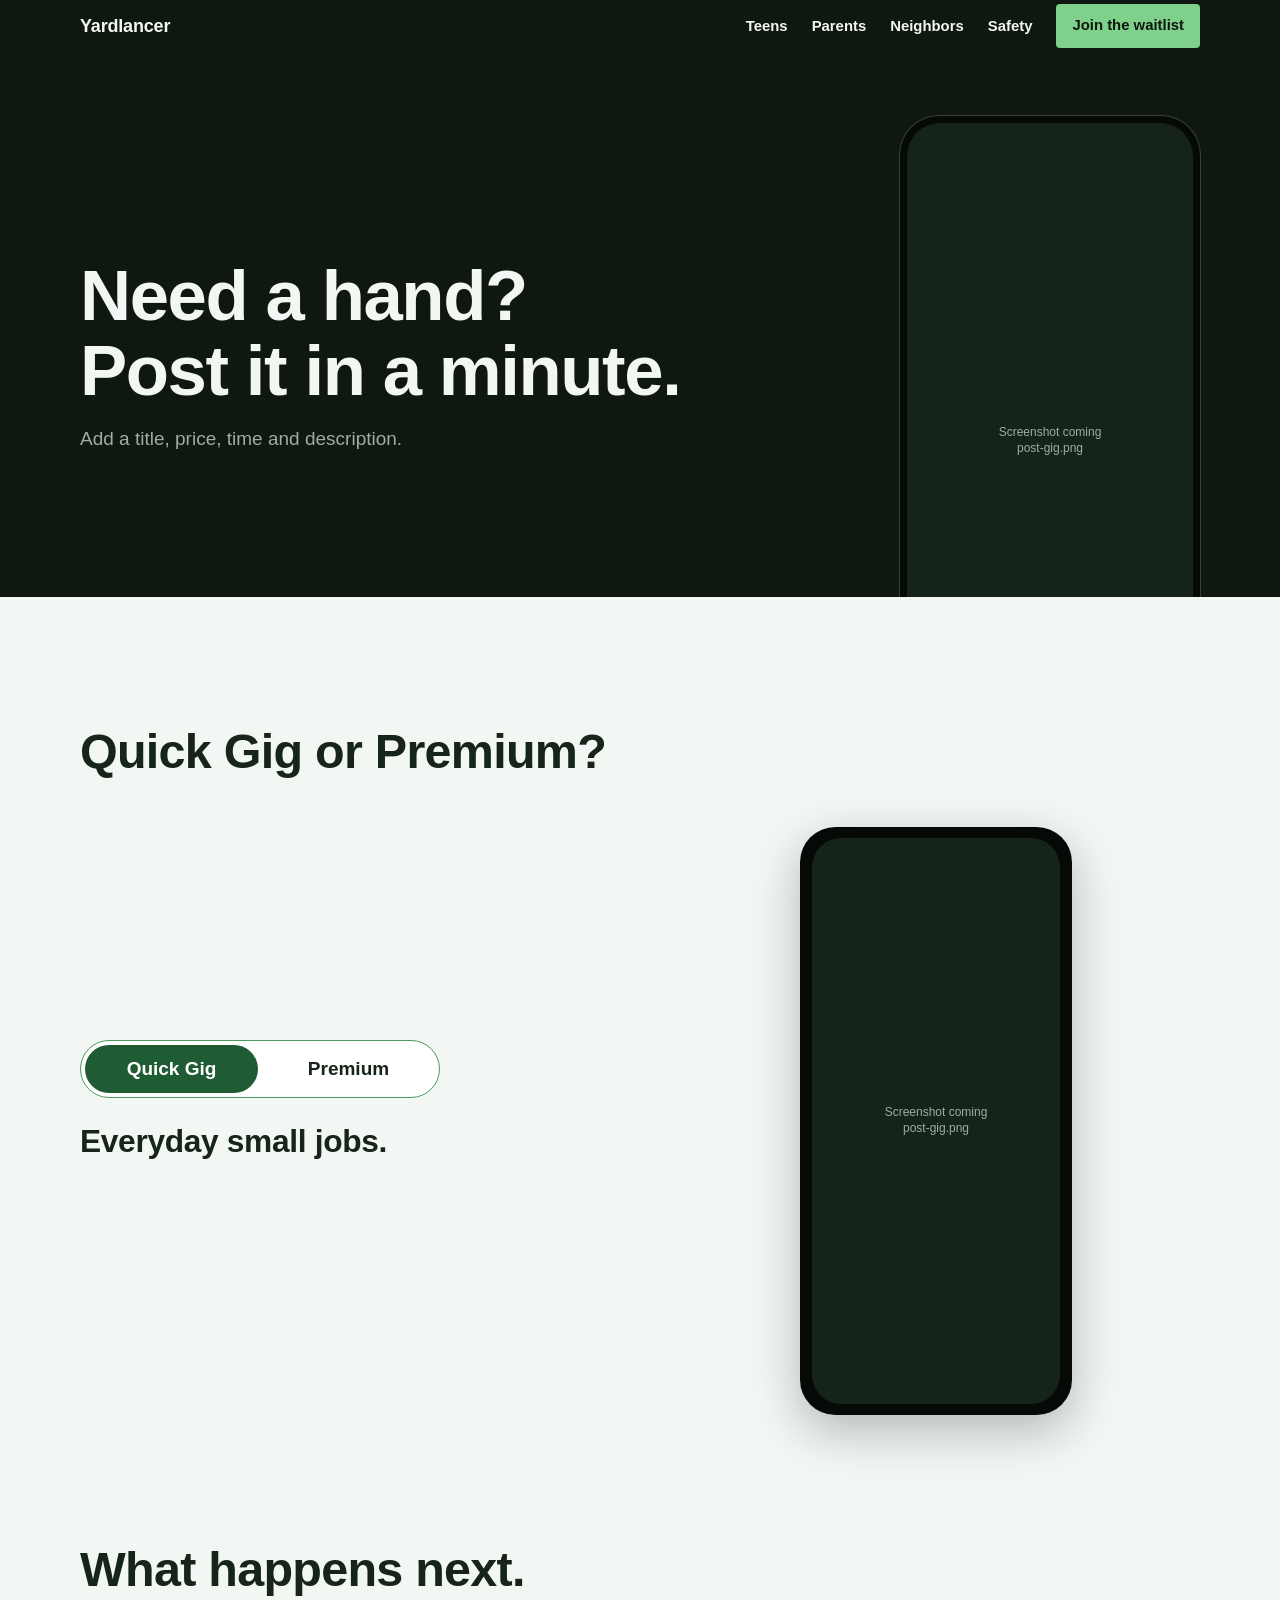
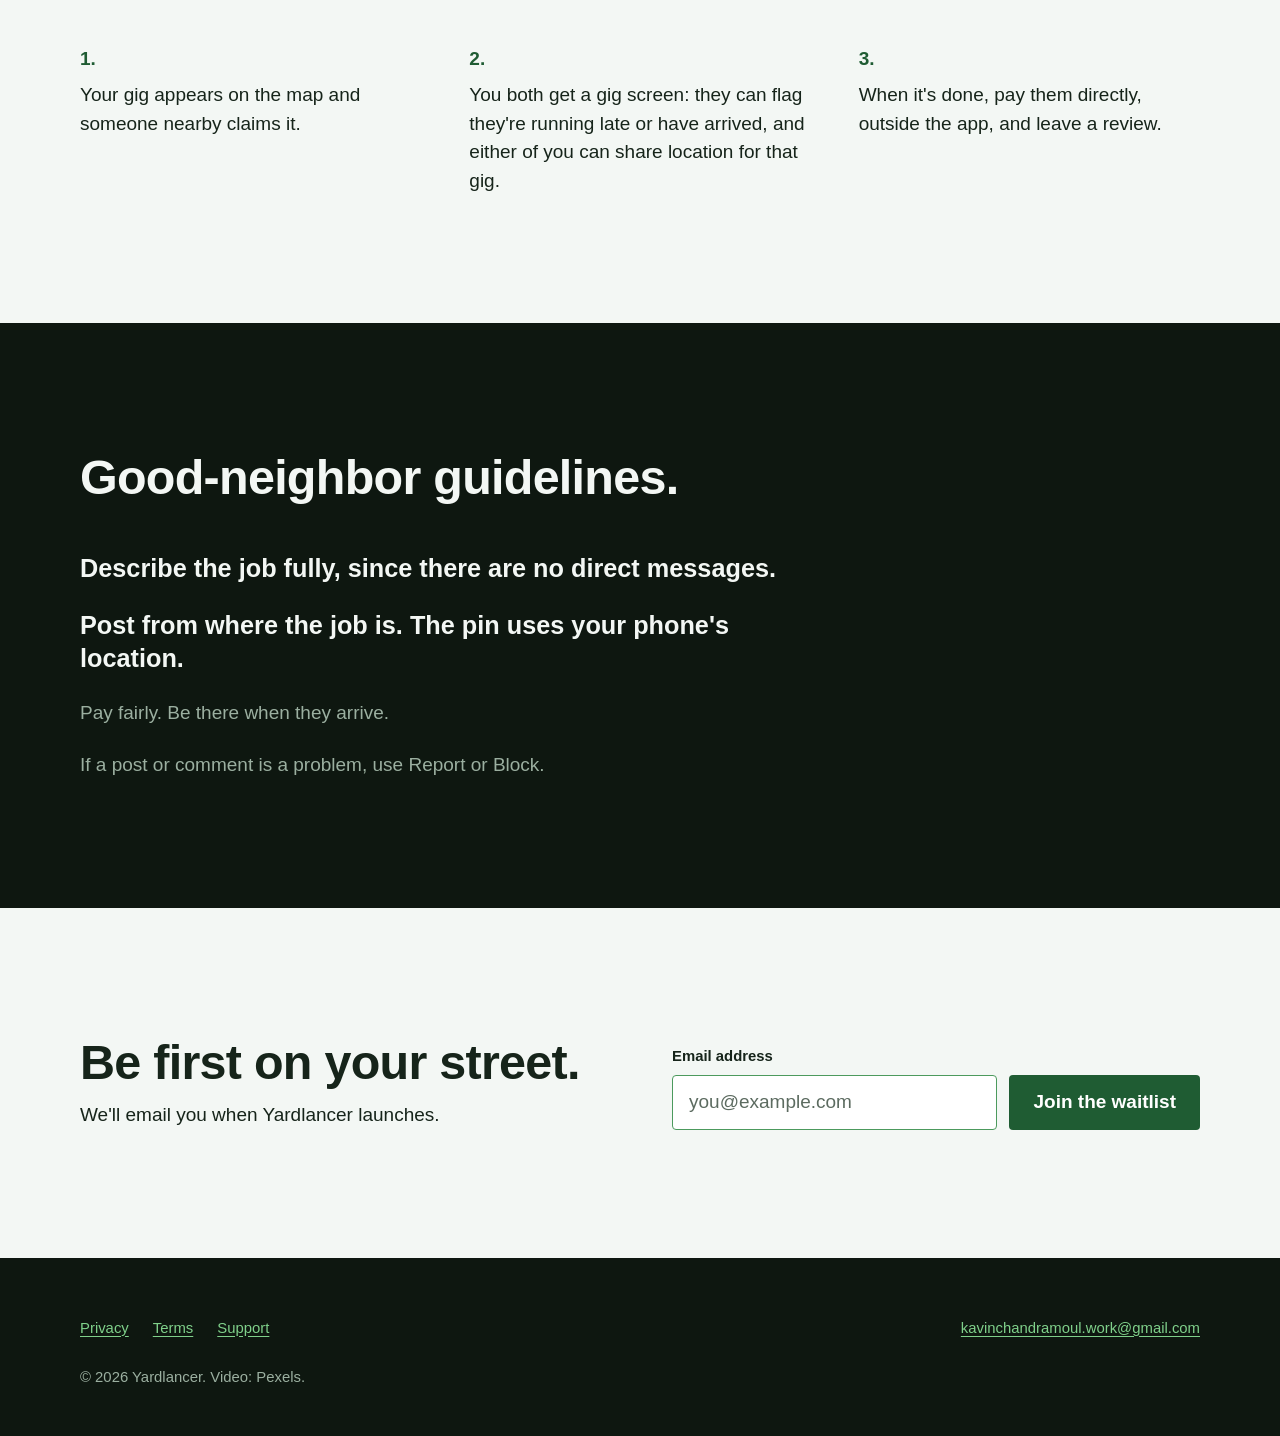
==== neighbors/index.html @ 80b7b944 "Build Teens, Parents and Neighbors, and move the document pages onto the shared design" ====
<!doctype html>
<html lang="en">
<head>
  <meta charset="utf-8" />
  <meta name="viewport" content="width=device-width, initial-scale=1" />
  <title>Yardlancer for neighbors: post a small job</title>
  <meta name="description" content="Post a small paid job and someone nearby can claim it. Yardlancer is launching in Folsom, California." />
  <meta name="theme-color" content="#0E1710" />
  <link rel="canonical" href="https://yardlancer.com/neighbors/" />
  <meta property="og:type" content="website" />
  <meta property="og:site_name" content="Yardlancer" />
  <meta property="og:title" content="Yardlancer for neighbors: post a small job" />
  <meta property="og:description" content="Post a small paid job and someone nearby can claim it. Yardlancer is launching in Folsom, California." />
  <meta property="og:url" content="https://yardlancer.com/neighbors/" />
  <meta property="og:image" content="https://yardlancer.com/assets/og-image.jpg" />
  <meta property="og:image:width" content="1200" />
  <meta property="og:image:height" content="630" />
  <meta name="twitter:card" content="summary_large_image" />
  <meta name="twitter:title" content="Yardlancer for neighbors: post a small job" />
  <meta name="twitter:description" content="Post a small paid job and someone nearby can claim it. Yardlancer is launching in Folsom, California." />
  <meta name="twitter:image" content="https://yardlancer.com/assets/og-image.jpg" />
  <link rel="icon" href="data:," />
  <link rel="stylesheet" href="/style.css" />
  <script>document.documentElement.classList.add('js');</script>
  <script src="/site.js" defer></script>
  <script src="/waitlist.js" defer></script>
</head>
<body>
  <a class="skip-link" href="#main">Skip to content</a>

  <header class="site-header">
    <div class="site-header-inner wrap">
      <a class="wordmark" href="/">Yardlancer</a>
      <nav class="site-nav" aria-label="Main">
        <a href="/teens/">Teens</a>
        <a href="/parents/">Parents</a>
        <a href="/neighbors/">Neighbors</a>
        <a href="/trust/">Safety</a>
      </nav>
      <a class="button button-lawn header-cta" href="/#waitlist">Join the waitlist</a>
      <button class="icon-button menu-button" type="button" aria-label="Open menu" aria-haspopup="dialog" aria-controls="menu">
        <svg width="24" height="24" viewBox="0 0 24 24" fill="none" stroke="currentColor" stroke-width="2" stroke-linecap="round" aria-hidden="true"><path d="M4 7h16M4 12h16M4 17h16"/></svg>
      </button>
    </div>
  </header>

  <dialog class="menu" id="menu" aria-label="Menu">
    <div class="menu-top">
      <a class="wordmark" href="/">Yardlancer</a>
      <button class="icon-button menu-close" type="button" aria-label="Close menu" autofocus>
        <svg width="24" height="24" viewBox="0 0 24 24" fill="none" stroke="currentColor" stroke-width="2" stroke-linecap="round" aria-hidden="true"><path d="M6 6l12 12M18 6L6 18"/></svg>
      </button>
    </div>
    <nav class="menu-links" aria-label="Menu links">
      <a href="/teens/">Teens</a>
      <a href="/parents/">Parents</a>
      <a href="/neighbors/">Neighbors</a>
      <a href="/trust/">Safety</a>
    </nav>
    <a class="button button-lawn" href="/#waitlist">Join the waitlist</a>
  </dialog>

  <main id="main">
    <section class="intro on-dark" aria-labelledby="intro-title">
      <div class="wrap intro-inner">
        <div class="intro-copy">
          <h1 id="intro-title">Need a hand? Post it in a minute.</h1>
          <p>Add a title, price, time and description.</p>
        </div>
        <div class="phone settle"><div class="phone-empty" role="img" aria-label="Screenshot coming soon">Screenshot coming<br />post-gig.png</div></div>
      </div>
    </section>

    <section class="section" aria-labelledby="tier-title">
      <div class="wrap">
        <h2 class="section-title" id="tier-title">Quick Gig or Premium?</h2>
        <div class="tier" role="radiogroup" aria-labelledby="tier-title">
          <input class="tier-input" type="radio" name="tier" id="tier-quick" aria-describedby="tier-quick-text" checked />
          <input class="tier-input" type="radio" name="tier" id="tier-premium" aria-describedby="tier-premium-text" />
          <div class="tier-options">
            <label for="tier-quick">Quick Gig</label>
            <label for="tier-premium">Premium</label>
          </div>
          <div class="tier-texts">
            <p class="is-quick" id="tier-quick-text">Everyday small jobs.</p>
            <p class="is-premium" id="tier-premium-text">Higher-value jobs. You need an 18+ account to post one.</p>
          </div>
          <div class="tier-phones">
            <div class="phone is-quick"><div class="phone-empty" role="img" aria-label="Screenshot coming soon">Screenshot coming<br />post-gig.png</div></div>
            <div class="phone is-premium"><div class="phone-empty" role="img" aria-label="Screenshot coming soon">Screenshot coming<br />post-gig-premium.png</div></div>
          </div>
        </div>
      </div>
    </section>

    <section class="section" aria-labelledby="next-title">
      <div class="wrap">
        <h2 class="section-title" id="next-title">What happens next.</h2>
        <ol class="numbered numbered-row">
          <li>Your gig appears on the map and someone nearby claims it.</li>
          <li>You both get a gig screen: they can flag they're running late or have arrived, and either of you can share location for that gig.</li>
          <li>When it's done, pay them directly, outside the app, and leave a review.</li>
        </ol>
      </div>
    </section>

    <section class="section on-dark" aria-labelledby="guidelines-title">
      <div class="wrap narrow">
        <h2 class="section-title" id="guidelines-title">Good-neighbor guidelines.</h2>
        <ul class="statements">
          <li>Describe the job fully, since there are no direct messages.</li>
          <li>Post from where the job is. The pin uses your phone's location.</li>
          <li class="quiet">Pay fairly. Be there when they arrive.</li>
          <li class="quiet">If a post or comment is a problem, use Report or Block.</li>
        </ul>
      </div>
    </section>

    <section class="section waitlist-block" id="waitlist" aria-labelledby="waitlist-title">
      <div class="wrap waitlist-inner">
        <div>
          <h2 id="waitlist-title">Be first on your street.</h2>
          <p>We'll email you when Yardlancer launches.</p>
        </div>
        <form class="waitlist-form" id="waitlist-form">
          <label class="waitlist-label" for="waitlist-email">Email address</label>
          <div class="waitlist-row">
            <input type="email" id="waitlist-email" name="email" placeholder="you@example.com" required autocomplete="email" />
            <button class="button button-deep" type="submit">Join the waitlist</button>
          </div>
          <p class="waitlist-status" id="waitlist-status" role="status" hidden></p>
        </form>
      </div>
    </section>
  </main>

  <footer class="site-footer on-dark">
    <div class="wrap footer-inner">
      <nav class="footer-links" aria-label="Footer">
        <a href="/privacy/">Privacy</a>
        <a href="/terms/">Terms</a>
        <a href="/support/">Support</a>
      </nav>
      <a class="footer-email" href="mailto:kavinchandramoul.work@gmail.com">kavinchandramoul.work@gmail.com</a>
      <p class="footer-note">&copy; 2026 Yardlancer. Video: Pexels.</p>
    </div>
  </footer>
</body>
</html>
---- style.css ----
/* Colors and radii are copied from the app's constants/theme.js. Keep them in
   sync by hand, same as the legal text. Spacing uses only the scale below. */
:root {
  --evergreen: #0e1710; /* darkTheme.background */
  --card: #16231a; /* darkTheme.surface */
  --lawn: #7fd08a; /* darkTheme.green700: on dark only, never text on light */
  --deep: #1f5c33; /* lightTheme.green700: links and buttons on light */
  --mist: #f3f7f4; /* lightTheme.surface */
  --paper: #ffffff; /* lightTheme.background */
  --ink: #16241a; /* textPrimary on light */
  --stone: #5c6b60; /* textSecondary on light */
  --sage: #9bafa0; /* textSecondary on dark */
  --sun: #d4af37; /* Premium gold: mainly for Premium, as in the app */
  --line: #4c9a5d; /* the app's field and card border */

  --radius-control: 4px; /* buttons, inputs */
  --radius-card: 8px; /* cards, panels */
  --radius-pill: 999px; /* chips only */

  --s4: 4px;
  --s8: 8px;
  --s12: 12px;
  --s16: 16px;
  --s24: 24px;
  --s32: 32px;
  --s48: 48px;
  --s64: 64px;
  --s96: 96px;
  --s128: 128px;

  --text-hero: clamp(2.75rem, 1.35rem + 5.6vw, 5.5rem);
  --text-page: clamp(2.5rem, 1.7rem + 3.4vw, 4.5rem);
  --text-section: clamp(1.875rem, 1.35rem + 2.1vw, 3.25rem);
  --text-body: clamp(1.0625rem, 0.99rem + 0.3vw, 1.1875rem);
  --text-small: clamp(0.875rem, 0.85rem + 0.1vw, 0.9375rem);

  --ease: cubic-bezier(0.22, 1, 0.36, 1);
  --header: 52px;
  --gutter: var(--s24);
  --section: var(--s96);
  --focus: var(--deep);
}

@media (min-width: 768px) {
  :root {
    --gutter: var(--s32);
  }
}

@media (min-width: 1024px) {
  :root {
    --section: var(--s128);
  }
}

*,
*::before,
*::after {
  box-sizing: border-box;
}

[hidden] {
  display: none !important;
}

html {
  -webkit-text-size-adjust: 100%;
  text-size-adjust: 100%;
  scroll-padding-top: calc(var(--header) + var(--s16));
}

body {
  display: flex;
  flex-direction: column;
  min-height: 100vh;
  min-height: 100svh;
  margin: 0;
  background: var(--mist);
  color: var(--ink);
  font-family: -apple-system, BlinkMacSystemFont, "Segoe UI", Roboto, Helvetica, Arial, sans-serif;
  font-size: var(--text-body);
  line-height: 1.5;
}

body.is-locked {
  position: fixed;
  left: 0;
  right: 0;
  overflow: hidden;
}

/* A short page still ends on the footer, not on a strip of background. */
main {
  flex: 1 0 auto;
}

img,
video,
svg {
  display: block;
}

img {
  max-width: 100%;
  height: auto;
}

h1,
h2,
h3,
p,
ul,
ol,
figure {
  margin: 0;
  padding: 0;
}

ul,
ol {
  list-style: none;
}

h1,
h2,
h3 {
  text-wrap: balance;
}

h2 {
  font-size: var(--text-section);
  font-weight: 700;
  line-height: 1.1;
  letter-spacing: -0.015em;
}

h3 {
  font-size: var(--text-body);
  font-weight: 700;
  line-height: 1.3;
}

p {
  max-width: 62ch;
  text-wrap: pretty;
}

a {
  color: var(--deep);
  text-underline-offset: 3px;
}

:focus-visible {
  outline: 2px solid var(--focus);
  outline-offset: 2px;
}

.on-dark {
  --focus: var(--lawn);
  background: var(--evergreen);
  color: var(--mist);
}

.on-dark a:not(.button) {
  color: var(--lawn);
}

.wrap {
  width: 100%;
  max-width: calc(1120px + var(--gutter) * 2);
  margin-inline: auto;
  padding-inline: var(--gutter);
}

.section {
  padding-block: var(--section);
}

/* Two light sections in a row share one gap instead of stacking two. */
.section:not(.on-dark) + .section:not(.on-dark) {
  padding-top: 0;
}

.section-title {
  margin-bottom: var(--s48);
}

.skip-link {
  position: absolute;
  top: var(--s8);
  left: var(--s8);
  z-index: 40;
  padding: var(--s12) var(--s16);
  border-radius: var(--radius-control);
  background: var(--paper);
  color: var(--deep);
  font-weight: 700;
  transform: translateY(-200%);
}

.skip-link:focus {
  transform: none;
}

/* Buttons */
.button {
  display: inline-flex;
  align-items: center;
  justify-content: center;
  min-height: var(--s48);
  padding: var(--s12) var(--s24);
  border: 0;
  border-radius: var(--radius-control);
  font: inherit;
  font-weight: 700;
  line-height: 1.2;
  text-align: center;
  text-decoration: none;
  cursor: pointer;
}

.button-lawn {
  background: var(--lawn);
  color: var(--evergreen);
}

.button-deep {
  background: var(--deep);
  color: var(--paper);
}

/* Header. On Home it sits over the hero and is transparent until the visitor
   scrolls past it; everywhere else it's solid from the start. The solid layer
   is a pseudo-element so the change animates opacity, not background. */
.site-header {
  --focus: var(--lawn);
  position: sticky;
  top: 0;
  z-index: 20;
  flex: none;
  height: var(--header);
  color: var(--mist);
}

.site-header::before {
  content: "";
  position: absolute;
  inset: 0;
  background: var(--evergreen);
  transition: opacity 0.2s ease;
}

body[data-hero] .site-header {
  position: fixed;
  left: 0;
  right: 0;
}

.js body[data-hero] .site-header:not(.is-solid)::before {
  opacity: 0;
}

.site-header-inner {
  position: relative;
  display: flex;
  align-items: center;
  gap: var(--s24);
  height: 100%;
}

.wordmark {
  display: inline-flex;
  align-items: center;
  min-height: 44px;
  margin-right: auto;
  color: var(--mist);
  font-size: 1.125rem;
  font-weight: 800;
  letter-spacing: -0.01em;
  text-decoration: none;
}

.site-nav {
  display: none;
}

.site-nav a {
  display: inline-flex;
  align-items: center;
  min-height: 44px;
  color: var(--mist);
  font-size: var(--text-small);
  font-weight: 600;
  text-decoration: none;
}

.site-nav a[aria-current="page"] {
  text-decoration: underline;
  text-decoration-thickness: 2px;
  text-underline-offset: 6px;
}

.header-cta {
  display: none;
  min-height: 44px;
  padding-block: var(--s8);
  padding-inline: var(--s16);
  font-size: var(--text-small);
}

.icon-button {
  display: inline-flex;
  align-items: center;
  justify-content: center;
  width: 44px;
  height: 44px;
  margin-right: calc(var(--s12) * -1);
  padding: 0;
  border: 0;
  background: none;
  color: inherit;
  cursor: pointer;
}

@media (min-width: 768px) {
  .site-nav {
    display: flex;
    gap: var(--s24);
  }

  .header-cta {
    display: inline-flex;
  }

  .menu-button {
    display: none;
  }
}

/* Phone menu */
.menu {
  --focus: var(--lawn);
  position: fixed;
  inset: 0;
  width: 100%;
  max-width: none;
  height: 100%;
  max-height: none;
  margin: 0;
  padding: 0 var(--gutter) var(--s32);
  border: 0;
  background: var(--evergreen);
  color: var(--mist);
  overscroll-behavior: contain;
}

.menu[open] {
  display: flex;
  flex-direction: column;
  animation: sheet-in 0.3s var(--ease) both;
}

.menu::backdrop {
  background: var(--evergreen);
}

.menu-top {
  display: flex;
  align-items: center;
  height: var(--header);
  margin-bottom: var(--s24);
}

.menu-links {
  display: flex;
  flex-direction: column;
  flex: 1;
}

.menu-links a {
  display: flex;
  align-items: center;
  min-height: var(--s64);
  border-bottom: 1px solid var(--card);
  color: var(--mist);
  font-size: var(--text-section);
  font-weight: 700;
  text-decoration: none;
}

@keyframes sheet-in {
  from {
    opacity: 0;
    transform: translateY(var(--s16));
  }
  to {
    opacity: 1;
    transform: none;
  }
}

/* Video component: the poster is plain HTML, so it shows instantly and stays
   as the whole picture with reduced motion. The script adds the video on top. */
.clip {
  position: relative;
  overflow: hidden;
  background: var(--evergreen);
}

.clip img,
.clip video {
  position: absolute;
  inset: 0;
  width: 100%;
  height: 100%;
  object-fit: cover;
}

.clip video {
  opacity: 0;
  transition: opacity 0.6s ease;
}

.clip.is-playing video {
  opacity: 1;
}

.clip-toggle {
  --focus: var(--lawn);
  position: absolute;
  right: var(--gutter);
  bottom: var(--s16);
  z-index: 3;
  display: inline-flex;
  align-items: center;
  justify-content: center;
  width: 44px;
  height: 44px;
  padding: 0;
  border: 0;
  border-radius: var(--radius-control);
  background: var(--evergreen);
  color: var(--mist);
  cursor: pointer;
}

/* Phone frame: a plain CSS outline for real screenshots. Radii are percentages
   so the frame keeps its shape at any size. */
.phone {
  aspect-ratio: 1170 / 2532;
  padding: 2.2%;
  border-radius: 13% / 6%;
  background: #060a07;
  box-shadow: 0 var(--s16) var(--s48) rgb(14 23 16 / 28%);
}

.on-dark .phone,
.door-teens .phone {
  box-shadow: 0 0 0 1px rgb(243 247 244 / 18%);
}

.phone img,
.phone-empty {
  width: 100%;
  height: 100%;
  border-radius: 11.5% / 5.3%;
  object-fit: cover;
}

.phone-empty {
  display: flex;
  flex-direction: column;
  align-items: center;
  justify-content: center;
  gap: var(--s4);
  padding: var(--s8);
  background: var(--card);
  color: var(--sage);
  font-size: 0.75rem;
  line-height: 1.3;
  text-align: center;
  overflow-wrap: anywhere;
}

/* Home hero */
.hero {
  --focus: var(--lawn);
  position: relative;
  display: flex;
  align-items: flex-end;
  min-height: 100vh;
  min-height: 100svh;
  background: var(--evergreen);
  color: var(--mist);
}

.hero .clip {
  position: absolute;
  inset: 0;
}

.hero-scrim {
  position: absolute;
  inset: 0;
  z-index: 1;
  /* Tuned by measuring the real frames: the top band keeps the header at AA over
     the bright sky, the lower band keeps the hero text at AA. */
  background:
    linear-gradient(to bottom, rgb(14 23 16 / 68%) 0, rgb(14 23 16 / 58%) 56px, rgb(14 23 16 / 0%) 160px),
    linear-gradient(to top, rgb(14 23 16 / 54%) 0%, rgb(14 23 16 / 50%) 40%, rgb(14 23 16 / 42%) 62%, rgb(14 23 16 / 0%) 86%);
}

.hero-content {
  position: relative;
  z-index: 2;
  padding-top: calc(var(--header) + var(--s32));
  padding-bottom: var(--s96);
}

.hero h1 {
  font-size: var(--text-hero);
  font-weight: 800;
  line-height: 1.04;
  letter-spacing: -0.02em;
}

.hero-line {
  margin-top: var(--s16);
  max-width: 36ch;
}

.hero-actions {
  display: flex;
  flex-wrap: wrap;
  align-items: center;
  gap: var(--s12) var(--s24);
  margin-top: var(--s32);
}

.hero-link {
  display: inline-flex;
  align-items: center;
  min-height: 44px;
  color: var(--mist);
  font-weight: 600;
}

.scroll-hint {
  position: absolute;
  left: 50%;
  bottom: var(--s24);
  z-index: 2;
  margin-left: -12px;
  color: var(--mist);
  transition: opacity 0.3s ease;
}

.hero.is-scrolled .scroll-hint {
  opacity: 0;
}

.hero h1,
.hero-line {
  animation: rise 0.6s var(--ease) both;
}

@keyframes rise {
  from {
    opacity: 0;
    transform: translateY(var(--s16));
  }
  to {
    opacity: 1;
    transform: none;
  }
}

@media (max-height: 500px) {
  /* A landscape phone puts the text on open sky, so the scrim goes even. */
  .hero-scrim {
    background: rgb(14 23 16 / 72%);
  }

  .hero h1 {
    font-size: 2.75rem;
  }

  .hero-content {
    padding-bottom: var(--s32);
  }

  .scroll-hint {
    display: none;
  }
}

/* Home: three doors */
.doors {
  display: flex;
  gap: var(--s16);
  margin-inline: calc(var(--gutter) * -1);
  padding-inline: var(--gutter);
  overflow-x: auto;
  scroll-snap-type: x mandatory;
  scroll-padding-inline: var(--gutter);
  scrollbar-width: none;
}

.doors::-webkit-scrollbar {
  display: none;
}

.door {
  position: relative;
  display: flex;
  flex: 0 0 80%;
  flex-direction: column;
  min-height: 460px;
  padding: var(--s24);
  overflow: hidden;
  border: 1px solid var(--line);
  border-radius: var(--radius-card);
  background: var(--paper);
  color: var(--ink);
  text-decoration: none;
  scroll-snap-align: start;
}

.door h3 {
  font-size: clamp(1.375rem, 1.2rem + 0.6vw, 1.75rem);
  letter-spacing: -0.01em;
}

.door p {
  margin-top: var(--s8);
  color: var(--stone);
}

.door-go {
  margin-top: var(--s12);
  color: var(--deep);
  font-weight: 600;
  text-decoration: underline;
  text-underline-offset: 3px;
}

.door:focus-visible {
  outline-offset: -4px;
}

.door .phone {
  position: absolute;
  width: 62%;
  box-shadow: 0 var(--s8) var(--s32) rgb(14 23 16 / 22%);
}

/* The door crops the phone, so a placeholder's label has to sit near the top. */
.door .phone-empty {
  justify-content: flex-start;
  padding-top: var(--s48);
}

.door-teens {
  --focus: var(--lawn);
  border-color: var(--evergreen);
  background: var(--evergreen);
  color: var(--mist);
}

.door-teens .door-go {
  color: var(--lawn);
}

.door-teens p {
  color: var(--sage);
}

.door-teens .phone {
  left: 19%;
  top: 176px;
}

.door-parents .phone {
  right: -8%;
  top: 208px;
}

.door-neighbors .phone {
  left: -8%;
  top: 208px;
}

@media (min-width: 768px) {
  .doors {
    display: grid;
    grid-template-columns: 1fr 1fr;
    gap: var(--s24);
    margin-inline: 0;
    padding-inline: 0;
    overflow: visible;
  }

  .door {
    min-height: 448px;
    padding: var(--s32);
  }

  .door-teens {
    grid-column: 1 / 3;
    min-height: 368px;
  }

  .door-teens .phone {
    left: auto;
    right: var(--s64);
    top: var(--s32);
    width: 240px;
  }

  .door-parents .phone,
  .door-neighbors .phone {
    top: 224px;
  }

  .door-parents .phone {
    right: var(--s32);
  }

  .door-neighbors .phone {
    left: var(--s32);
  }
}

@media (min-width: 1024px) {
  .doors {
    grid-template-columns: 5fr 6fr;
    grid-template-rows: 1fr 1fr;
  }

  .door {
    min-height: 272px;
  }

  .door-teens {
    grid-column: auto;
    grid-row: 1 / 3;
    min-height: 568px;
  }

  .door-teens .phone {
    left: 50%;
    right: auto;
    top: 176px;
    width: 300px;
    margin-left: -150px;
  }

  .door-parents p,
  .door-neighbors p {
    max-width: 24ch;
  }

  .door .phone-empty {
    justify-content: center;
    padding-top: var(--s8);
  }

  .door-parents .phone,
  .door-neighbors .phone {
    width: 156px;
  }

  .door-parents .phone {
    left: auto;
    right: var(--s32);
    top: var(--s32);
  }

  .door-neighbors {
    padding-left: calc(156px + var(--s64));
  }

  .door-neighbors .phone {
    left: var(--s32);
    top: -96px;
  }
}

@media (hover: hover) and (min-width: 1024px) {
  .door {
    transition: transform 0.2s var(--ease);
  }

  .door:hover {
    transform: translateY(-3px);
  }
}

/* Home: a gig in four steps. A real sequence, so the numbers stay. */
.steps {
  display: grid;
  gap: var(--s24);
  counter-reset: step;
}

.step {
  display: grid;
  grid-template-columns: 96px 1fr;
  gap: var(--s24);
  align-items: center;
  counter-increment: step;
}

.step h3::before {
  content: counter(step) ". ";
}

.step p {
  margin-top: var(--s4);
  color: var(--stone);
}

.step .phone {
  box-shadow: none;
}

.steps-more {
  margin-top: var(--s48);
}

.steps-more a {
  display: inline-flex;
  align-items: center;
  min-height: 44px;
  font-weight: 600;
}

@media (min-width: 768px) {
  .steps {
    grid-template-columns: repeat(4, 1fr);
    gap: var(--s32);
  }

  .step {
    grid-template-columns: 1fr;
    align-content: start;
    align-items: start;
  }

  .step .phone {
    max-width: 200px;
  }
}

/* Home: safety at a glance */
.safety {
  display: grid;
  gap: var(--s48);
}

.facts {
  display: grid;
  gap: var(--s24);
}

.facts strong {
  display: block;
  font-size: clamp(1.25rem, 1.1rem + 0.5vw, 1.5rem);
  line-height: 1.3;
}

.facts span {
  color: var(--sage);
}

.honest-line {
  margin-top: var(--s32);
  padding-top: var(--s24);
  border-top: 1px solid var(--line);
  font-weight: 600;
}

.safety-links {
  display: flex;
  flex-wrap: wrap;
  gap: var(--s12) var(--s32);
  margin-top: var(--s24);
}

.safety-links a {
  display: inline-flex;
  align-items: center;
  min-height: 44px;
  font-weight: 600;
}

.safety .phone {
  width: 168px;
  margin-inline: auto;
}

@media (min-width: 768px) {
  .safety {
    grid-template-columns: 1fr 240px;
    gap: var(--s64);
    align-items: center;
  }

  .safety .phone {
    width: 100%;
  }
}

/* Waitlist block: the ids, classes and field name are what waitlist.js needs. */
.waitlist-block h2 {
  margin-bottom: var(--s12);
}

.waitlist-form {
  max-width: 560px;
  margin-top: var(--s32);
}

@media (min-width: 1024px) {
  .waitlist-inner {
    display: grid;
    grid-template-columns: 1fr 1fr;
    gap: var(--s64);
    align-items: end;
  }

  .waitlist-form {
    margin-top: 0;
  }
}

.waitlist-label {
  display: block;
  margin-bottom: var(--s8);
  font-size: var(--text-small);
  font-weight: 600;
}

.waitlist-row {
  display: grid;
  gap: var(--s12);
}

.waitlist-row input {
  width: 100%;
  min-height: var(--s48);
  padding: var(--s12) var(--s16);
  border: 1px solid var(--line);
  border-radius: var(--radius-control);
  background: var(--paper);
  color: var(--ink);
  font: inherit;
}

.waitlist-row input::placeholder {
  color: var(--stone);
  opacity: 1;
}

.waitlist-status {
  margin-top: var(--s12);
  color: var(--ink);
  font-size: var(--text-small);
}

.waitlist-status-error {
  color: #b3261e;
}

.waitlist-status.is-success {
  display: flex;
  align-items: center;
  gap: var(--s12);
  margin-top: 0;
  font-size: var(--text-body);
  font-weight: 700;
}

.waitlist-status.is-success svg {
  flex: none;
  color: var(--deep);
  animation: check-in 0.3s var(--ease) both;
}

@keyframes check-in {
  from {
    opacity: 0;
    transform: scale(0.7);
  }
  to {
    opacity: 1;
    transform: none;
  }
}

@media (min-width: 560px) {
  .waitlist-row {
    grid-template-columns: 1fr auto;
  }
}

/* Footer */
.site-footer {
  padding-block: var(--s48);
  font-size: var(--text-small);
}

.footer-inner {
  display: grid;
  gap: var(--s16);
}

.footer-links {
  display: flex;
  flex-wrap: wrap;
  gap: var(--s4) var(--s24);
}

.footer-links a,
.footer-email {
  display: inline-flex;
  align-items: center;
  min-height: 44px;
  overflow-wrap: anywhere;
}

.footer-note {
  color: var(--sage);
}

@media (min-width: 768px) {
  .footer-inner {
    grid-template-columns: 1fr auto;
    align-items: center;
  }

  .footer-note {
    grid-column: 1 / -1;
  }
}

/* Inner pages: the opening section */
.intro {
  overflow: hidden;
  padding-top: var(--s64);
}

.intro-plain {
  padding-bottom: var(--s96);
}

.intro-inner {
  display: grid;
  gap: var(--s48);
}

.intro h1 {
  font-size: var(--text-page);
  font-weight: 800;
  line-height: 1.06;
  letter-spacing: -0.02em;
}

.intro-plain h1 {
  max-width: 18ch;
}

.intro-copy p {
  margin-top: var(--s16);
  color: var(--sage);
}

/* The section crops the phone, so it reads as rising out of the page. */
.intro .phone {
  --width: min(272px, 68vw);
  width: var(--width);
  margin-inline: auto;
  margin-bottom: calc(var(--width) * -0.72);
}

@media (min-width: 768px) {
  .intro-inner {
    grid-template-columns: 1fr auto;
    gap: var(--s64);
    align-items: center;
  }

  .intro-plain .intro-inner {
    grid-template-columns: 1fr;
  }

  .intro .phone {
    --width: 300px;
    margin-bottom: calc(var(--width) * -0.56);
  }
}

@media (prefers-reduced-motion: no-preference) {
  /* The failsafe shows the phone even if the script never arrives. */
  .js .settle {
    opacity: 0;
    transform: translateY(var(--s12));
    transition:
      opacity 0.6s var(--ease),
      transform 0.6s var(--ease);
    animation: settle-failsafe 0s linear 3s forwards;
  }

  .js .settle.is-in {
    opacity: 1;
    transform: none;
    animation: none;
  }
}

@keyframes settle-failsafe {
  to {
    opacity: 1;
    transform: none;
  }
}

/* Shared blocks for the inner pages */
.split {
  display: grid;
  grid-template-columns: minmax(0, 1fr);
  gap: var(--s48);
}

.split p + p {
  margin-top: var(--s16);
}

.split .section-title {
  margin-bottom: var(--s24);
}

@media (min-width: 768px) {
  .split {
    grid-template-columns: repeat(2, minmax(0, 1fr));
    gap: var(--s64);
    align-items: center;
  }
}

.split-phone {
  width: 208px;
  margin-inline: auto;
}

@media (min-width: 768px) {
  .split-phone {
    width: 272px;
  }
}

.phone-pair {
  display: flex;
  justify-content: center;
  gap: var(--s16);
}

.phone-pair .phone {
  flex: 0 1 208px;
  min-width: 0;
}

.phone-pair .phone:last-child {
  margin-top: var(--s48);
}

/* Keeps lines short without moving the block off the page's left edge. */
.narrow > * {
  max-width: 720px;
}

.statements {
  display: grid;
  gap: var(--s24);
}

.statements li {
  font-size: clamp(1.25rem, 1.1rem + 0.6vw, 1.625rem);
  font-weight: 600;
  line-height: 1.3;
}

.statements .quiet {
  color: var(--sage);
  font-size: var(--text-body);
  font-weight: 400;
  line-height: 1.5;
}

/* A real sequence, so these keep their numbers. */
.numbered {
  display: grid;
  gap: var(--s24);
  counter-reset: step;
}

.numbered li {
  display: grid;
  grid-template-columns: var(--s32) 1fr;
  counter-increment: step;
}

.numbered li::before {
  content: counter(step) ".";
  color: var(--deep);
  font-weight: 700;
}

.numbered + p {
  margin-top: var(--s32);
}

@media (min-width: 1024px) {
  .numbered-row {
    grid-template-columns: repeat(3, 1fr);
    gap: var(--s48);
  }

  .numbered-row li {
    grid-template-columns: 1fr;
    gap: var(--s8);
    align-content: start;
  }
}

/* Teens: the gig story. Stacked by default; the script pins it on wide screens. */
.story-steps {
  display: grid;
  gap: var(--s48);
  counter-reset: step;
}

.story-step {
  display: grid;
  grid-template-columns: minmax(0, 2fr) minmax(0, 3fr);
  gap: var(--s24);
  align-items: center;
  counter-increment: step;
}

.story-step h3 {
  font-size: clamp(1.375rem, 1.1rem + 1.1vw, 2.25rem);
  letter-spacing: -0.01em;
}

.story-step h3::before {
  content: counter(step) ". ";
}

.story-step p {
  margin-top: var(--s8);
  color: var(--stone);
}

.story-step .phone {
  box-shadow: none;
}

.story-stage {
  display: none;
}

@media (min-width: 768px) {
  .story-steps {
    grid-template-columns: 1fr 1fr;
    gap: var(--s64);
  }
}

.story.is-pinned {
  display: grid;
  grid-template-columns: minmax(0, 1fr) auto;
  gap: var(--s64);
  align-items: start;
}

.story.is-pinned .story-steps {
  display: block;
}

.story.is-pinned .story-step {
  display: flex;
  align-items: center;
  min-height: 72vh;
}

.story.is-pinned .story-step > .phone {
  display: none;
}

.story.is-pinned .story-stage {
  position: sticky;
  top: calc(var(--header) + var(--s32));
  display: block;
  width: min(300px, calc((100vh - var(--header) - var(--s64)) * 0.462));
}

.story-screens {
  position: relative;
  width: 100%;
  height: 100%;
}

.story-screen {
  position: absolute;
  inset: 0;
  opacity: 0;
  transition: opacity 0.3s var(--ease);
}

.story-screen.is-active {
  opacity: 1;
}

/* Teens: "This is the job." */
.job {
  position: relative;
  background: var(--evergreen);
  color: var(--mist);
}

.job .clip {
  width: 100%;
  max-height: 100vh;
  max-height: 100svh;
  aspect-ratio: 9 / 16;
}

.job-scrim {
  position: absolute;
  inset: 0;
  z-index: 1;
  pointer-events: none;
  /* Tuned by measuring the real frames, the same way as the Home hero. */
  background: linear-gradient(to bottom, rgb(14 23 16 / 62%) 0, rgb(14 23 16 / 58%) 34%, rgb(14 23 16 / 0%) 64%);
}

.job-copy {
  position: absolute;
  top: 0;
  left: 0;
  right: 0;
  z-index: 2;
  padding-top: var(--s48);
}

.job-copy p {
  margin-top: var(--s8);
}

@media (max-height: 500px) {
  /* A landscape phone puts the line further down the clip, so the scrim goes even. */
  .job-scrim {
    background: rgb(14 23 16 / 60%);
  }
}

@media (min-width: 768px) {
  .job .clip {
    aspect-ratio: 16 / 9;
  }

  .job-copy {
    padding-top: var(--s64);
  }
}

/* Parents: what we do, what we don't. The page's one bold moment. */
.ledger {
  display: grid;
  gap: var(--s16);
}

.ledger-col {
  padding: var(--s24);
  border: 1px solid var(--line);
  border-radius: var(--radius-card);
  background: var(--paper);
}

.ledger-not {
  border-color: var(--evergreen);
  background: var(--evergreen);
}

.ledger h3 {
  margin-bottom: var(--s16);
  font-size: clamp(1.375rem, 1.2rem + 0.6vw, 1.75rem);
  letter-spacing: -0.01em;
}

.ledger li {
  padding-block: var(--s12);
  border-top: 1px solid var(--line);
  font-size: clamp(1.0625rem, 1rem + 0.3vw, 1.25rem);
  line-height: 1.35;
}

.tips {
  margin-top: var(--s48);
}

.tips h3 {
  margin-bottom: var(--s8);
}

.tips li + li {
  margin-top: var(--s4);
}

@media (min-width: 768px) {
  .ledger {
    grid-template-columns: 1fr 1fr;
    gap: var(--s24);
  }

  .ledger-col {
    padding: var(--s32);
  }
}

/* Parents: questions */
.draft-note {
  display: inline-block;
  margin-bottom: var(--s24);
  padding: var(--s4) var(--s12);
  border: 1px solid var(--stone);
  border-radius: var(--radius-pill);
  color: var(--stone);
  font-size: var(--text-small);
}

.question {
  border-top: 1px solid var(--line);
}

.question:last-of-type {
  border-bottom: 1px solid var(--line);
}

.question summary {
  display: flex;
  align-items: center;
  justify-content: space-between;
  gap: var(--s16);
  min-height: var(--s64);
  padding-block: var(--s12);
  font-weight: 700;
  list-style: none;
  cursor: pointer;
}

.question summary::-webkit-details-marker {
  display: none;
}

.question summary::after {
  content: "+";
  flex: none;
  color: var(--deep);
  font-size: 1.5rem;
  font-weight: 400;
  line-height: 1;
  transition: transform 0.25s var(--ease);
}

.question[open]:not(.is-closing) summary::after {
  transform: rotate(45deg);
}

.answer {
  padding-bottom: var(--s24);
  color: var(--stone);
}

.question[open] .answer {
  animation: answer-in 0.25s var(--ease) both;
}

.question.is-closing .answer {
  animation: answer-out 0.25s var(--ease) both;
}

@keyframes answer-in {
  from {
    opacity: 0;
    transform: translateY(calc(var(--s8) * -1));
  }
  to {
    opacity: 1;
    transform: none;
  }
}

@keyframes answer-out {
  to {
    opacity: 0;
    transform: translateY(calc(var(--s8) * -1));
  }
}

/* Neighbors: the toggle. Real radio buttons drive it, so the keyboard and screen
   readers work without any script, and each one is described by its own text. */
.tier {
  position: relative;
  display: grid;
  gap: var(--s24);
}

.tier-input {
  position: absolute;
  width: 1px;
  height: 1px;
  opacity: 0;
}

.tier-options {
  display: grid;
  grid-template-columns: 1fr 1fr;
  gap: var(--s4);
  width: min(100%, 360px);
  padding: var(--s4);
  border: 1px solid var(--line);
  border-radius: var(--radius-pill);
  background: var(--paper);
}

.tier-options label {
  display: flex;
  align-items: center;
  justify-content: center;
  min-height: var(--s48);
  padding-inline: var(--s16);
  border-radius: var(--radius-pill);
  font-weight: 700;
  cursor: pointer;
}

#tier-quick:checked ~ .tier-options [for="tier-quick"] {
  background: var(--deep);
  color: var(--paper);
}

#tier-premium:checked ~ .tier-options [for="tier-premium"] {
  background: var(--evergreen);
  color: var(--sun);
}

#tier-quick:focus-visible ~ .tier-options [for="tier-quick"],
#tier-premium:focus-visible ~ .tier-options [for="tier-premium"] {
  outline: 2px solid var(--deep);
  outline-offset: 2px;
}

.tier-texts,
.tier-phones {
  display: grid;
}

.tier-texts > *,
.tier-phones > * {
  grid-area: 1 / 1;
  opacity: 0;
  visibility: hidden;
  transition:
    opacity 0.25s var(--ease),
    visibility 0s linear 0.25s;
}

#tier-quick:checked ~ .tier-texts .is-quick,
#tier-quick:checked ~ .tier-phones .is-quick,
#tier-premium:checked ~ .tier-texts .is-premium,
#tier-premium:checked ~ .tier-phones .is-premium {
  opacity: 1;
  visibility: visible;
  transition-delay: 0s;
}

.tier-texts p {
  font-size: clamp(1.375rem, 1.1rem + 1.1vw, 2.25rem);
  font-weight: 600;
  line-height: 1.25;
  letter-spacing: -0.01em;
}

.tier-phones .phone {
  width: 208px;
  margin-inline: auto;
}

@media (min-width: 768px) {
  .tier {
    grid-template-columns: 1fr 1fr;
    grid-template-rows: 1fr auto auto 1fr;
    gap: var(--s24) var(--s64);
  }

  .tier-options {
    grid-row: 2;
  }

  .tier-texts {
    grid-row: 3;
  }

  .tier-phones {
    grid-column: 2;
    grid-row: 1 / 5;
  }

  .tier-phones .phone {
    width: 272px;
  }
}

/* Document pages: Trust, Privacy, Terms, Support */
.doc-wrap {
  max-width: calc(720px + var(--gutter) * 2);
}

.doc-head {
  padding-block: var(--s64);
}

.doc-head .draft-badge {
  margin-block: var(--s16) 0;
  color: var(--lawn);
}

.doc-body {
  padding-block: var(--s48) var(--s96);
}

.doc-body > .doc-heading:first-child {
  margin-top: 0;
}

.doc-title {
  font-size: var(--text-section);
  font-weight: 700;
  line-height: 1.1;
  letter-spacing: -0.015em;
}

.doc-heading {
  margin-top: var(--s48);
  margin-bottom: var(--s12);
  font-size: clamp(1.25rem, 1.1rem + 0.5vw, 1.5rem);
  line-height: 1.3;
}

.doc-paragraph {
  margin-bottom: var(--s16);
}

.draft-badge {
  display: inline-block;
  margin-block: var(--s16);
  padding: var(--s4) var(--s12);
  border: 1px solid var(--line);
  border-radius: var(--radius-pill);
  color: var(--deep);
  font-size: var(--text-small);
  font-weight: 600;
}

.support-card {
  margin-top: var(--s24);
  padding: var(--s24);
  border: 1px solid var(--line);
  border-radius: var(--radius-card);
  background: var(--paper);
}

.support-email {
  font-weight: 600;
  overflow-wrap: anywhere;
}

.support-card .support-email {
  display: inline-flex;
  align-items: center;
  min-height: 44px;
}

/* Calm mode: nothing moves, everything still reads. */
@media (prefers-reduced-motion: reduce) {
  *,
  *::before,
  *::after {
    animation: none !important;
    transition: none !important;
  }

  .door:hover {
    transform: none;
  }

  .scroll-hint {
    display: none;
  }
}
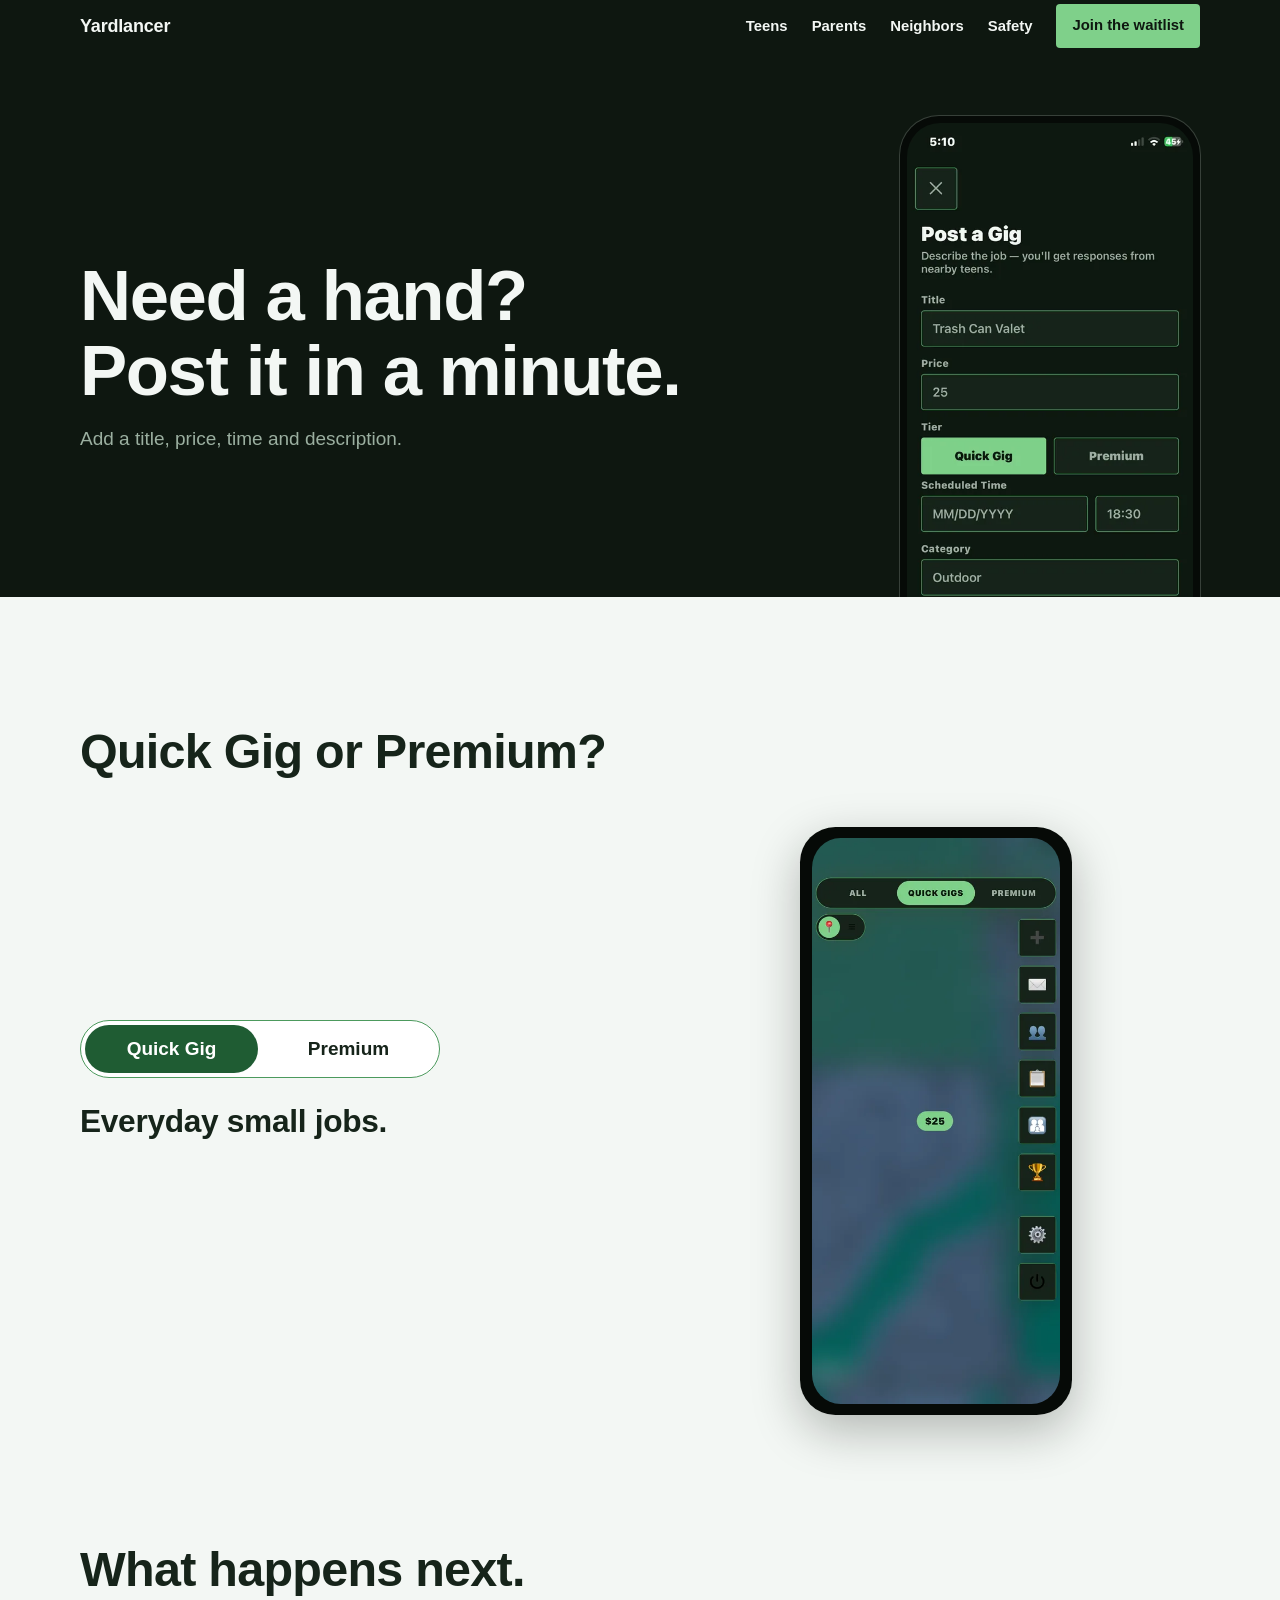
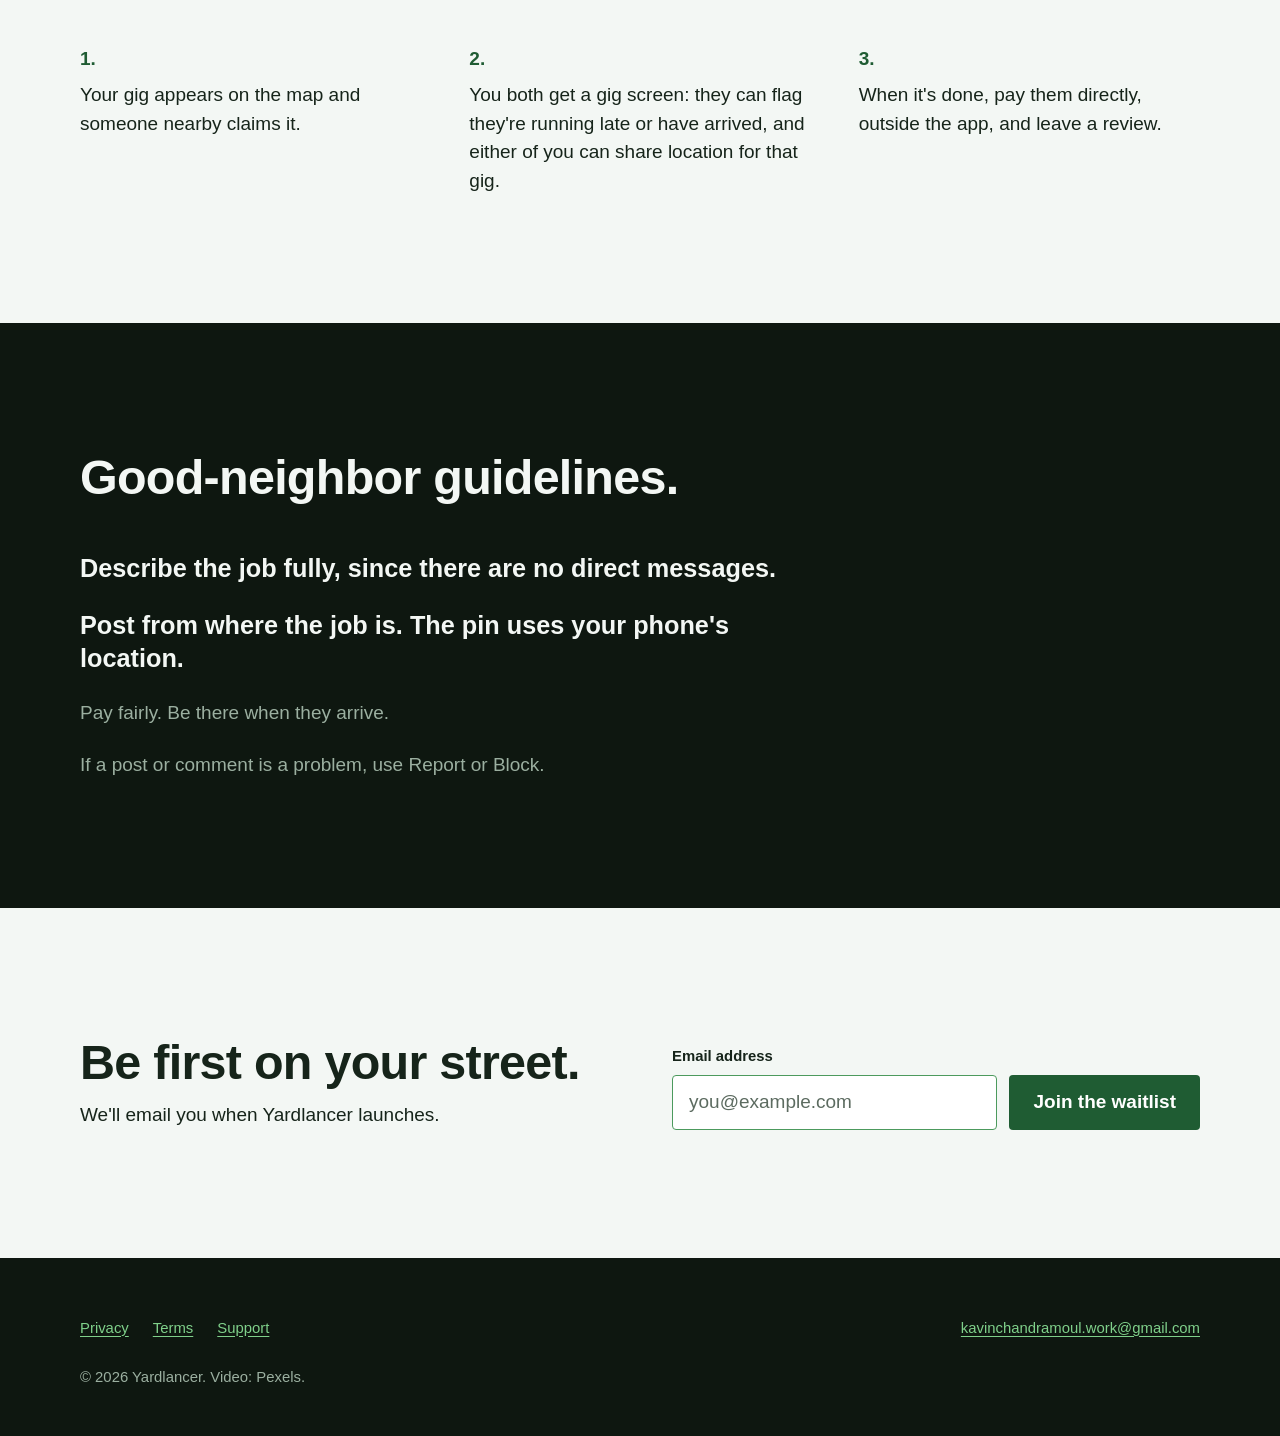
==== commit cd4d562f: "Add the app screens, merge Claim and Do, and finish the page wording" ====
--- a/neighbors/index.html
+++ b/neighbors/index.html
@@ -67,7 +67,7 @@
           <h1 id="intro-title">Need a hand? Post it in a minute.</h1>
           <p>Add a title, price, time and description.</p>
         </div>
-        <div class="phone settle"><div class="phone-empty" role="img" aria-label="Screenshot coming soon">Screenshot coming<br />post-gig.png</div></div>
+        <div class="phone settle"><picture><source type="image/webp" srcset="/assets/screens/post-gig-480.webp 480w, /assets/screens/post-gig-720.webp 720w" sizes="(min-width: 768px) 272px, 68vw" /><img src="/assets/screens/post-gig-720.jpg" width="720" height="1558" fetchpriority="high" decoding="async" alt="The Post a Gig form in the Yardlancer app, with fields for title, price, tier, time, category and description." /></picture></div>
       </div>
     </section>
 
@@ -83,11 +83,11 @@
           </div>
           <div class="tier-texts">
             <p class="is-quick" id="tier-quick-text">Everyday small jobs.</p>
-            <p class="is-premium" id="tier-premium-text">Higher-value jobs. You need an 18+ account to post one.</p>
+            <p class="is-premium" id="tier-premium-text">Higher-value jobs. You need an account with an 18+ birthday to post one.</p>
           </div>
           <div class="tier-phones">
-            <div class="phone is-quick"><div class="phone-empty" role="img" aria-label="Screenshot coming soon">Screenshot coming<br />post-gig.png</div></div>
-            <div class="phone is-premium"><div class="phone-empty" role="img" aria-label="Screenshot coming soon">Screenshot coming<br />post-gig-premium.png</div></div>
+            <div class="phone is-quick"><picture><source type="image/webp" srcset="/assets/screens/map-480.webp 480w, /assets/screens/map-720.webp 720w" sizes="(min-width: 768px) 272px, 208px" /><img src="/assets/screens/map-720.jpg" width="720" height="1558" loading="lazy" decoding="async" alt="The Yardlancer map filtered to Quick Gigs, with a gig pin showing $25. The street map behind it is blurred." /></picture></div>
+            <div class="phone is-premium"><picture><source type="image/webp" srcset="/assets/screens/map-premium-480.webp 480w, /assets/screens/map-premium-720.webp 720w" sizes="(min-width: 768px) 272px, 208px" /><img src="/assets/screens/map-premium-720.jpg" width="720" height="1558" loading="lazy" decoding="async" alt="The Yardlancer map filtered to Premium gigs, with a gig pin showing $250. The street map behind it is blurred." /></picture></div>
           </div>
         </div>
       </div>
--- a/style.css
+++ b/style.css
@@ -594,6 +594,14 @@
   }
 }
 
+/* "neighborhood." is one long word. Below 360px it wouldn't fit the line at the
+   usual size, and it would push the whole page sideways. */
+@media (max-width: 359px) {
+  .hero h1 {
+    font-size: 2.375rem;
+  }
+}
+
 /* Home: three doors */
 .doors {
   display: flex;
@@ -648,9 +656,12 @@
   outline-offset: -4px;
 }
 
+/* Padding is fixed here: a percentage would resolve against the card, not the
+   phone, and the extra frame would crop the sides of the screen. */
 .door .phone {
   position: absolute;
   width: 62%;
+  padding: 6px;
   box-shadow: 0 var(--s8) var(--s32) rgb(14 23 16 / 22%);
 }
 
@@ -675,19 +686,32 @@
   color: var(--sage);
 }
 
+/* These two phones are anchored by their own height, so the card cuts the screen
+   at the same row at any width: on Teens in the photo below the words, on
+   Neighbors in the gap between two rows of the form. */
 .door-teens .phone {
-  left: 19%;
-  top: 176px;
-}
-
+  left: 0;
+  right: 0;
+  top: 100%;
+  max-width: 200px;
+  margin-inline: auto;
+  transform: translateY(-75%);
+}
+
+/* The whole phone stays inside this card, so no word on the Family screen is cut.
+   Its width is capped so the card's bottom edge falls below the screen's last
+   button, in the part of the screen that's empty. */
 .door-parents .phone {
-  right: -8%;
+  right: var(--s24);
   top: 208px;
+  max-width: 200px;
 }
 
 .door-neighbors .phone {
-  left: -8%;
-  top: 208px;
+  left: var(--s24);
+  top: 100%;
+  max-width: 200px;
+  transform: translateY(-64.6%);
 }
 
 @media (min-width: 768px) {
@@ -715,19 +739,19 @@
     right: var(--s64);
     top: var(--s32);
     width: 240px;
-  }
-
-  .door-parents .phone,
-  .door-neighbors .phone {
+    max-width: none;
+    transform: none;
+  }
+
+  .door-parents .phone {
     top: 224px;
-  }
-
-  .door-parents .phone {
     right: var(--s32);
+    width: 180px;
   }
 
   .door-neighbors .phone {
     left: var(--s32);
+    width: 180px;
   }
 }
 
@@ -782,7 +806,8 @@
 
   .door-neighbors .phone {
     left: var(--s32);
-    top: -96px;
+    top: 20px;
+    transform: none;
   }
 }
 
@@ -796,7 +821,7 @@
   }
 }
 
-/* Home: a gig in four steps. A real sequence, so the numbers stay. */
+/* Home: a gig in three steps. A real sequence, so the numbers stay. */
 .steps {
   display: grid;
   gap: var(--s24);
@@ -835,9 +860,14 @@
   font-weight: 600;
 }
 
+.steps-also {
+  margin-top: var(--s8);
+  color: var(--stone);
+}
+
 @media (min-width: 768px) {
   .steps {
-    grid-template-columns: repeat(4, 1fr);
+    grid-template-columns: repeat(3, 1fr);
     gap: var(--s32);
   }
 
@@ -853,11 +883,6 @@
 }
 
 /* Home: safety at a glance */
-.safety {
-  display: grid;
-  gap: var(--s48);
-}
-
 .facts {
   display: grid;
   gap: var(--s24);
@@ -892,23 +917,6 @@
   align-items: center;
   min-height: 44px;
   font-weight: 600;
-}
-
-.safety .phone {
-  width: 168px;
-  margin-inline: auto;
-}
-
-@media (min-width: 768px) {
-  .safety {
-    grid-template-columns: 1fr 240px;
-    gap: var(--s64);
-    align-items: center;
-  }
-
-  .safety .phone {
-    width: 100%;
-  }
 }
 
 /* Waitlist block: the ids, classes and field name are what waitlist.js needs. */
@@ -1159,21 +1167,6 @@
   }
 }
 
-.phone-pair {
-  display: flex;
-  justify-content: center;
-  gap: var(--s16);
-}
-
-.phone-pair .phone {
-  flex: 0 1 208px;
-  min-width: 0;
-}
-
-.phone-pair .phone:last-child {
-  margin-top: var(--s48);
-}
-
 /* Keeps lines short without moving the block off the page's left edge. */
 .narrow > * {
   max-width: 720px;
@@ -1430,16 +1423,6 @@
 }
 
 /* Parents: questions */
-.draft-note {
-  display: inline-block;
-  margin-bottom: var(--s24);
-  padding: var(--s4) var(--s12);
-  border: 1px solid var(--stone);
-  border-radius: var(--radius-pill);
-  color: var(--stone);
-  font-size: var(--text-small);
-}
-
 .question {
   border-top: 1px solid var(--line);
 }
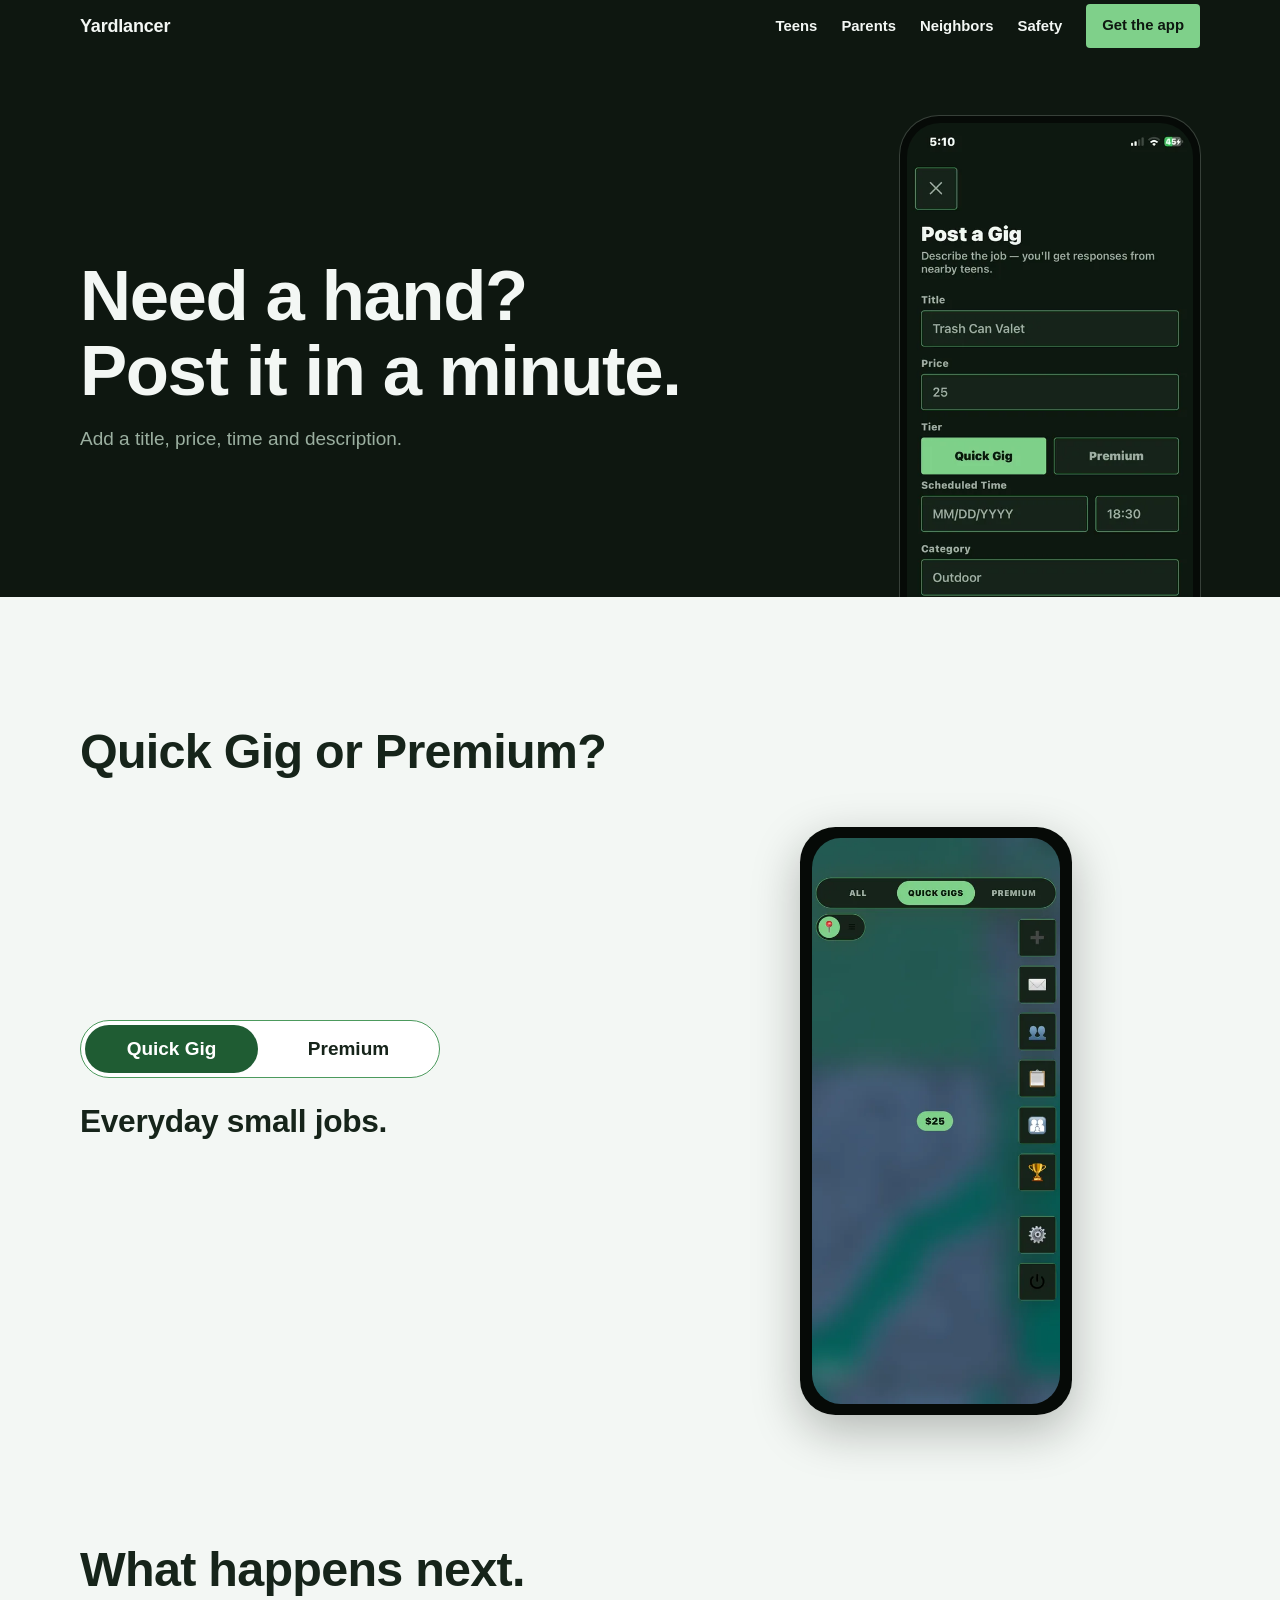
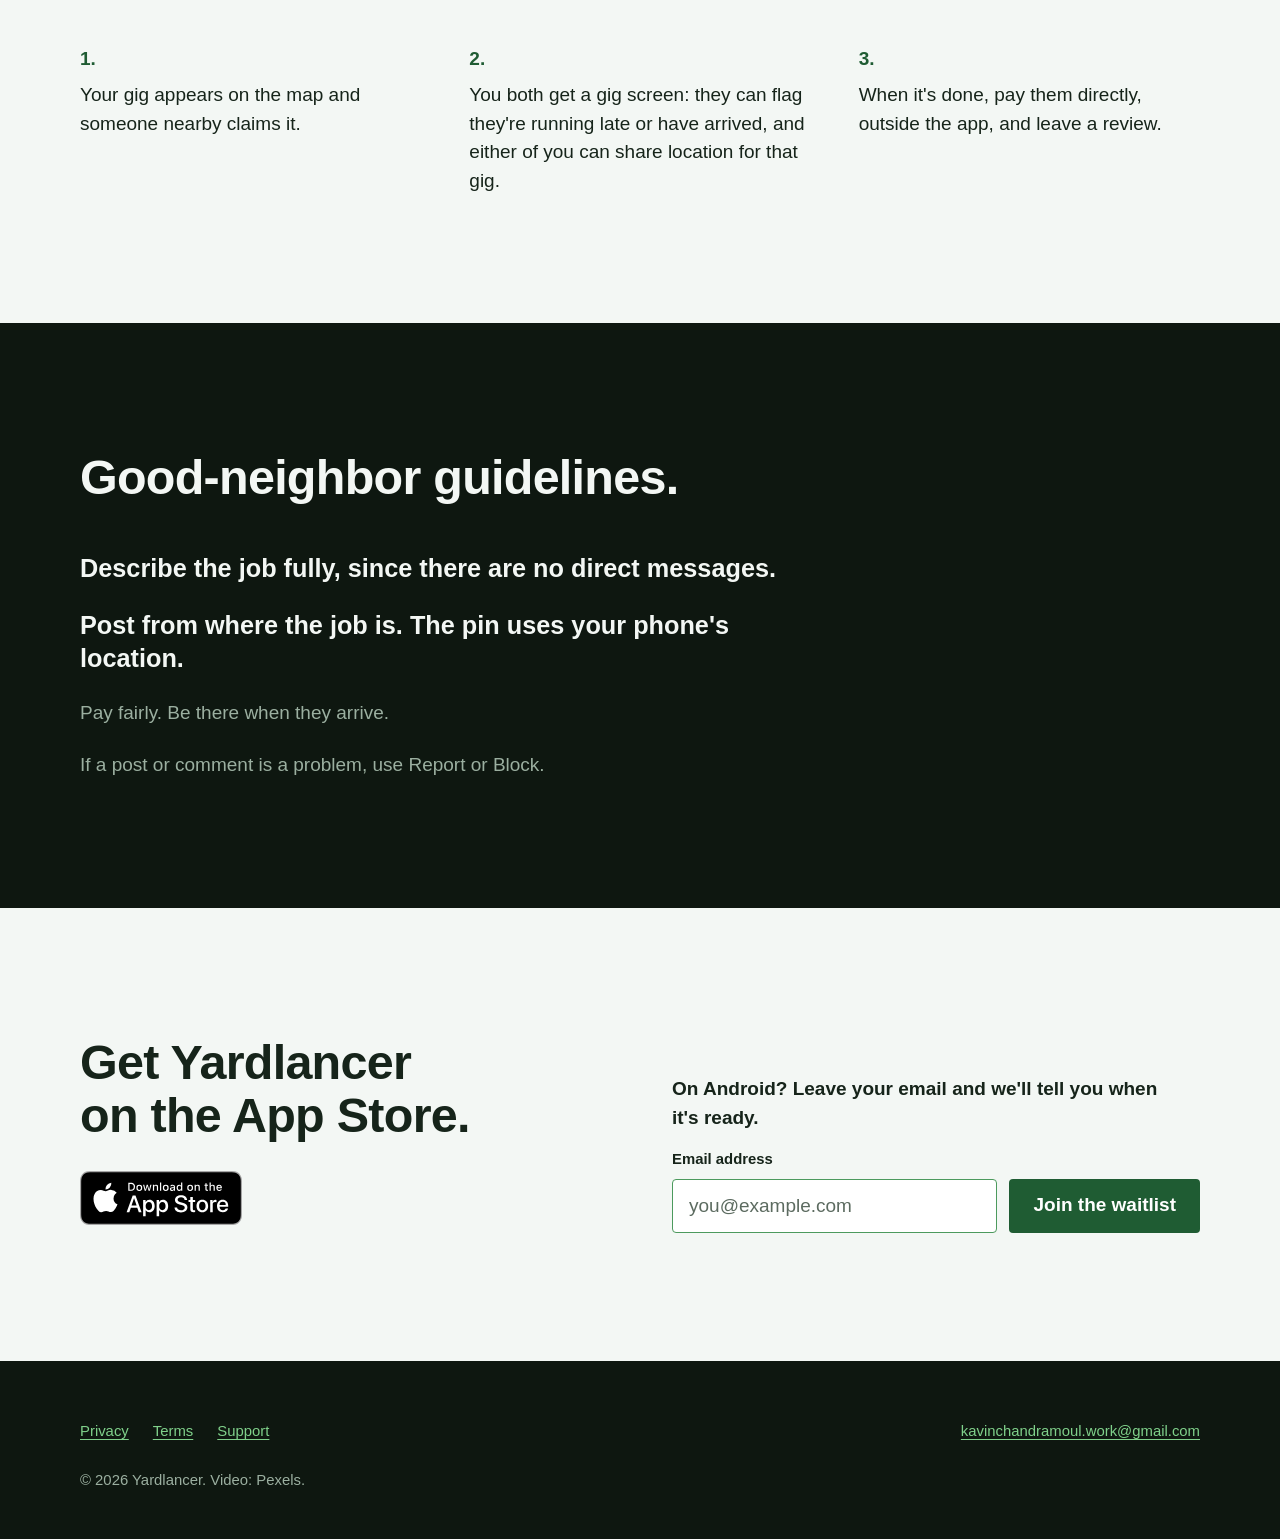
==== commit e4722964: "Yardlancer is on the App Store: add the badge and buttons, keep the waitlist for Android Header and " ====
--- a/neighbors/index.html
+++ b/neighbors/index.html
@@ -4,20 +4,20 @@
   <meta charset="utf-8" />
   <meta name="viewport" content="width=device-width, initial-scale=1" />
   <title>Yardlancer for neighbors: post a small job</title>
-  <meta name="description" content="Post a small paid job and someone nearby can claim it. Yardlancer is launching in Folsom, California." />
+  <meta name="description" content="Post a small paid job and someone nearby can claim it. Yardlancer is now on the App Store in the Sacramento area, California." />
   <meta name="theme-color" content="#0E1710" />
   <link rel="canonical" href="https://yardlancer.com/neighbors/" />
   <meta property="og:type" content="website" />
   <meta property="og:site_name" content="Yardlancer" />
   <meta property="og:title" content="Yardlancer for neighbors: post a small job" />
-  <meta property="og:description" content="Post a small paid job and someone nearby can claim it. Yardlancer is launching in Folsom, California." />
+  <meta property="og:description" content="Post a small paid job and someone nearby can claim it. Yardlancer is now on the App Store in the Sacramento area, California." />
   <meta property="og:url" content="https://yardlancer.com/neighbors/" />
   <meta property="og:image" content="https://yardlancer.com/assets/og-image.jpg" />
   <meta property="og:image:width" content="1200" />
   <meta property="og:image:height" content="630" />
   <meta name="twitter:card" content="summary_large_image" />
   <meta name="twitter:title" content="Yardlancer for neighbors: post a small job" />
-  <meta name="twitter:description" content="Post a small paid job and someone nearby can claim it. Yardlancer is launching in Folsom, California." />
+  <meta name="twitter:description" content="Post a small paid job and someone nearby can claim it. Yardlancer is now on the App Store in the Sacramento area, California." />
   <meta name="twitter:image" content="https://yardlancer.com/assets/og-image.jpg" />
   <link rel="icon" href="data:," />
   <link rel="stylesheet" href="/style.css" />
@@ -37,7 +37,7 @@
         <a href="/neighbors/">Neighbors</a>
         <a href="/trust/">Safety</a>
       </nav>
-      <a class="button button-lawn header-cta" href="/#waitlist">Join the waitlist</a>
+      <a class="button button-lawn header-cta" href="https://apps.apple.com/app/id6809503649">Get the app</a>
       <button class="icon-button menu-button" type="button" aria-label="Open menu" aria-haspopup="dialog" aria-controls="menu">
         <svg width="24" height="24" viewBox="0 0 24 24" fill="none" stroke="currentColor" stroke-width="2" stroke-linecap="round" aria-hidden="true"><path d="M4 7h16M4 12h16M4 17h16"/></svg>
       </button>
@@ -57,7 +57,7 @@
       <a href="/neighbors/">Neighbors</a>
       <a href="/trust/">Safety</a>
     </nav>
-    <a class="button button-lawn" href="/#waitlist">Join the waitlist</a>
+    <a class="button button-lawn" href="https://apps.apple.com/app/id6809503649">Get the app</a>
   </dialog>
 
   <main id="main">
@@ -119,13 +119,14 @@
     <section class="section waitlist-block" id="waitlist" aria-labelledby="waitlist-title">
       <div class="wrap waitlist-inner">
         <div>
-          <h2 id="waitlist-title">Be first on your street.</h2>
-          <p>We'll email you when Yardlancer launches.</p>
+          <h2 id="waitlist-title">Get Yardlancer on the App Store.</h2>
+          <a class="app-store-badge" href="https://apps.apple.com/app/id6809503649"><img src="/assets/app-store-badge.svg" width="161" height="54" alt="Download on the App Store" /></a>
         </div>
         <form class="waitlist-form" id="waitlist-form">
+          <p class="waitlist-intro" id="waitlist-intro">On Android? Leave your email and we'll tell you when it's ready.</p>
           <label class="waitlist-label" for="waitlist-email">Email address</label>
           <div class="waitlist-row">
-            <input type="email" id="waitlist-email" name="email" placeholder="you@example.com" required autocomplete="email" />
+            <input type="email" id="waitlist-email" name="email" placeholder="you@example.com" required autocomplete="email" aria-describedby="waitlist-intro" />
             <button class="button button-deep" type="submit">Join the waitlist</button>
           </div>
           <p class="waitlist-status" id="waitlist-status" role="status" hidden></p>
--- a/style.css
+++ b/style.css
@@ -399,8 +399,9 @@
   }
 }
 
-/* Video component: the poster is plain HTML, so it shows instantly and stays
-   as the whole picture with reduced motion. The script adds the video on top. */
+/* Video component: the poster is plain HTML, so it shows instantly. With reduced
+   motion it stays up until the visitor presses play. The script adds the video
+   and its button on top. */
 .clip {
   position: relative;
   overflow: hidden;
@@ -425,6 +426,7 @@
   opacity: 1;
 }
 
+/* A dark fill with a light edge, so it reads on any picture behind it. */
 .clip-toggle {
   --focus: var(--lawn);
   position: absolute;
@@ -437,11 +439,16 @@
   width: 44px;
   height: 44px;
   padding: 0;
-  border: 0;
+  border: 2px solid var(--mist);
   border-radius: var(--radius-control);
   background: var(--evergreen);
   color: var(--mist);
   cursor: pointer;
+}
+
+/* The dark gap keeps the green focus ring readable on a pale picture. */
+.clip-toggle:focus-visible {
+  box-shadow: 0 0 0 2px var(--evergreen);
 }
 
 /* Phone frame: a plain CSS outline for real screenshots. Radii are percentages
@@ -1006,6 +1013,26 @@
   }
 }
 
+/* Apple's badge, unmodified. 54px tall (Apple's minimum is 40px); the margin
+   keeps more than a quarter of its height clear above it. */
+.app-store-badge {
+  display: inline-block;
+  margin-top: var(--s16);
+  border-radius: 8px;
+  line-height: 0;
+}
+
+.app-store-badge img {
+  display: block;
+  width: auto;
+  height: 54px;
+}
+
+.waitlist-intro {
+  margin-bottom: var(--s16);
+  font-weight: 600;
+}
+
 @media (min-width: 560px) {
   .waitlist-row {
     grid-template-columns: 1fr auto;
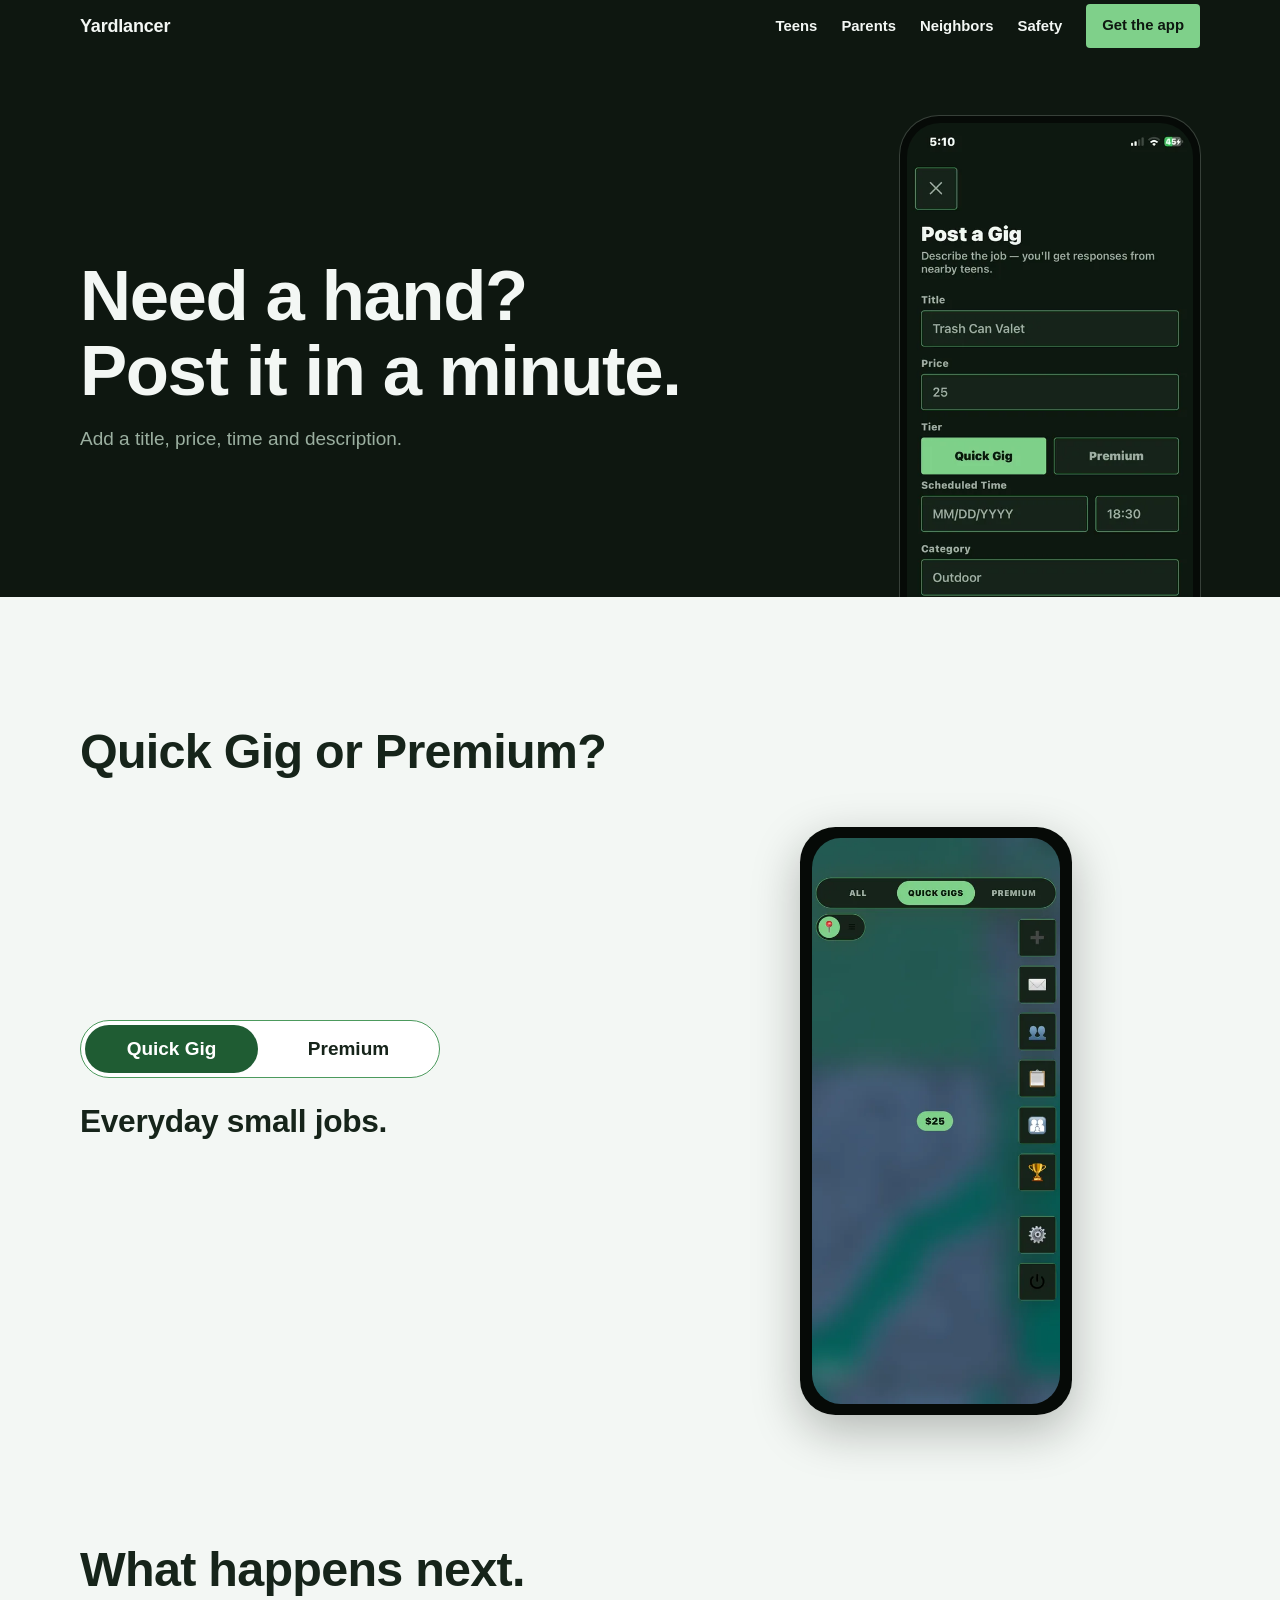
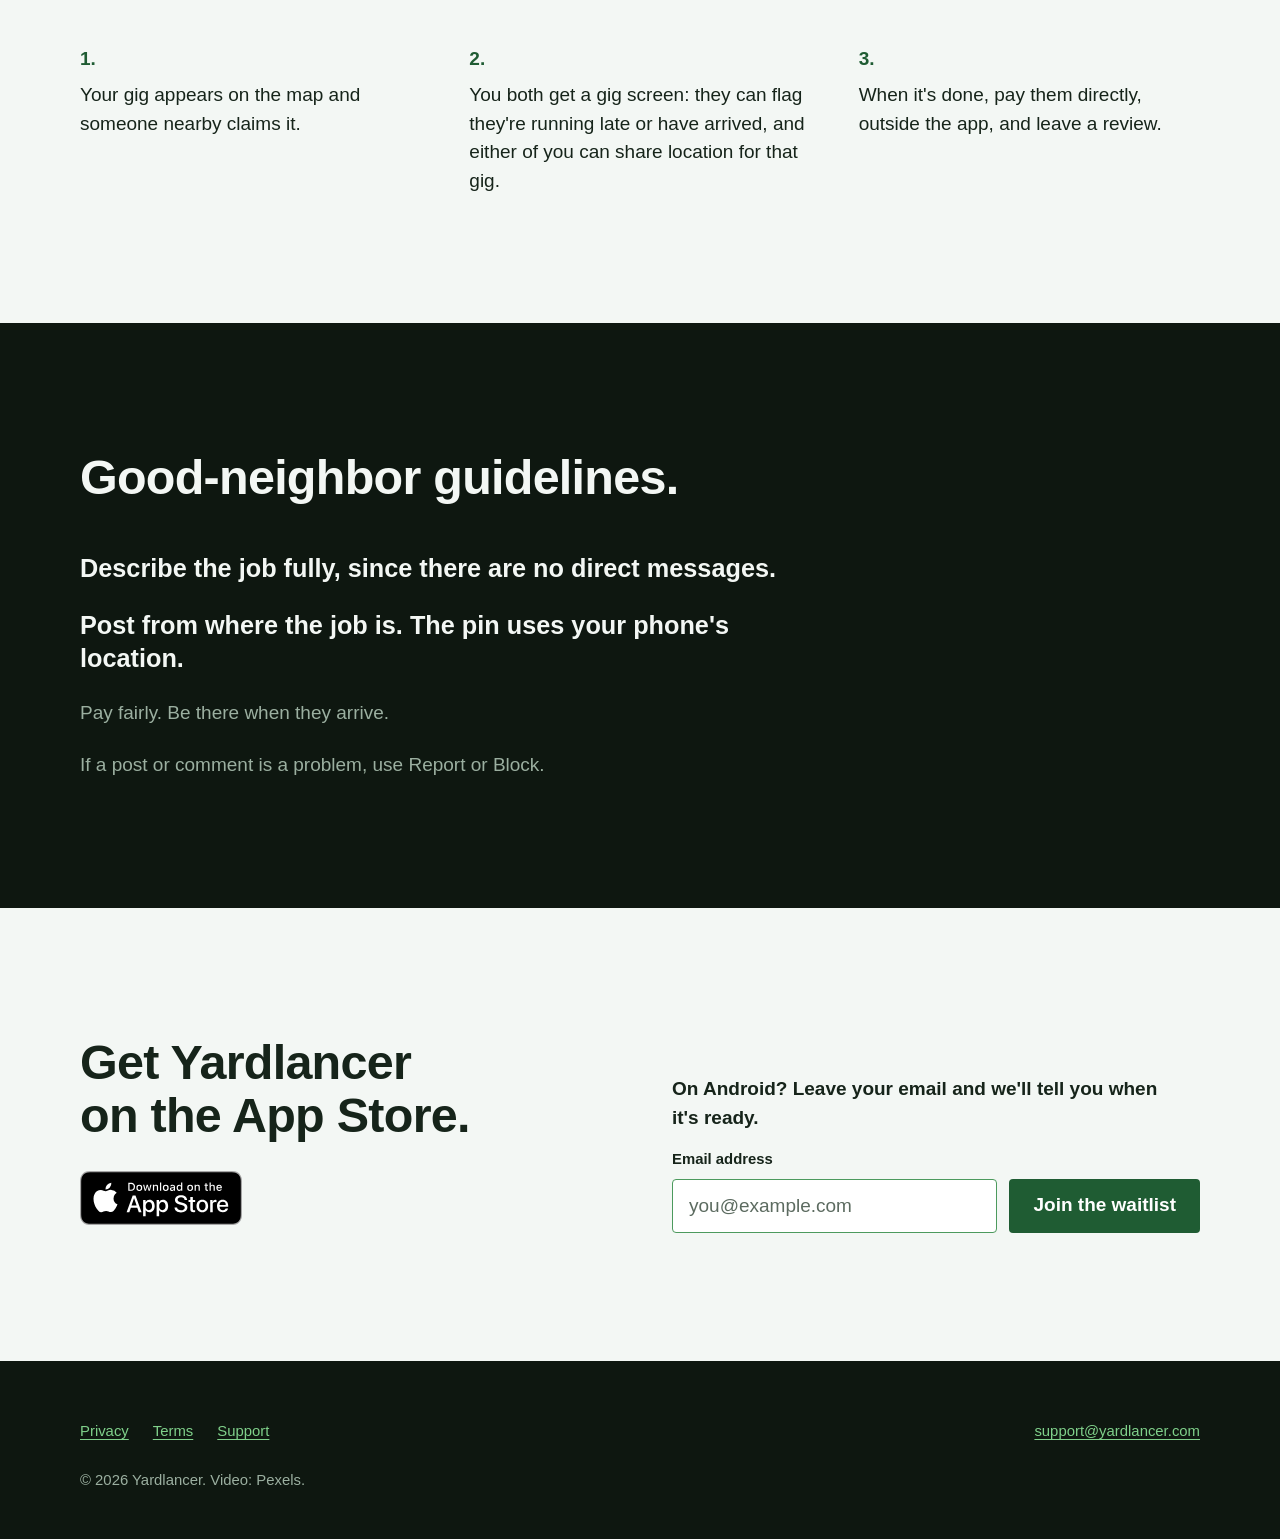
==== commit 98e61200: "Switch the support email to support@yardlancer.com" ====
--- a/neighbors/index.html
+++ b/neighbors/index.html
@@ -142,7 +142,7 @@
         <a href="/terms/">Terms</a>
         <a href="/support/">Support</a>
       </nav>
-      <a class="footer-email" href="mailto:kavinchandramoul.work@gmail.com">kavinchandramoul.work@gmail.com</a>
+      <a class="footer-email" href="mailto:support@yardlancer.com">support@yardlancer.com</a>
       <p class="footer-note">&copy; 2026 Yardlancer. Video: Pexels.</p>
     </div>
   </footer>
